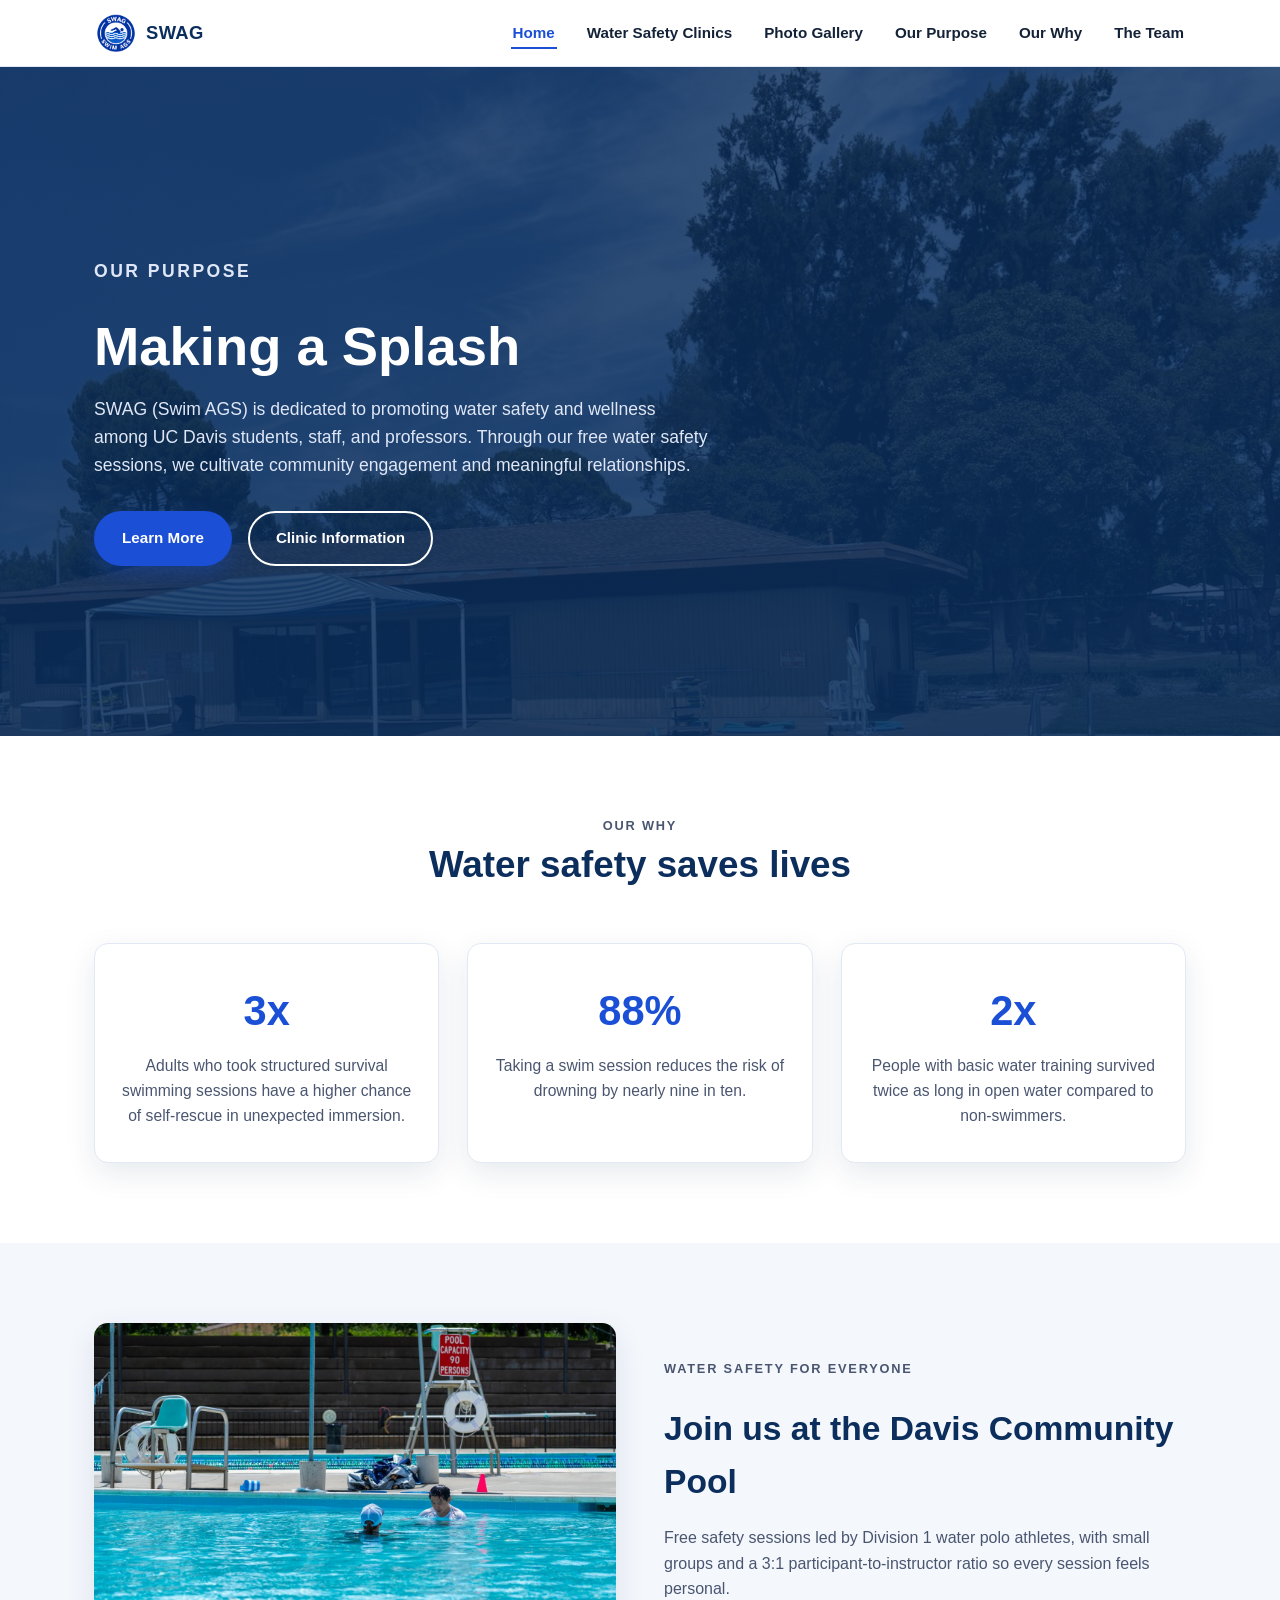
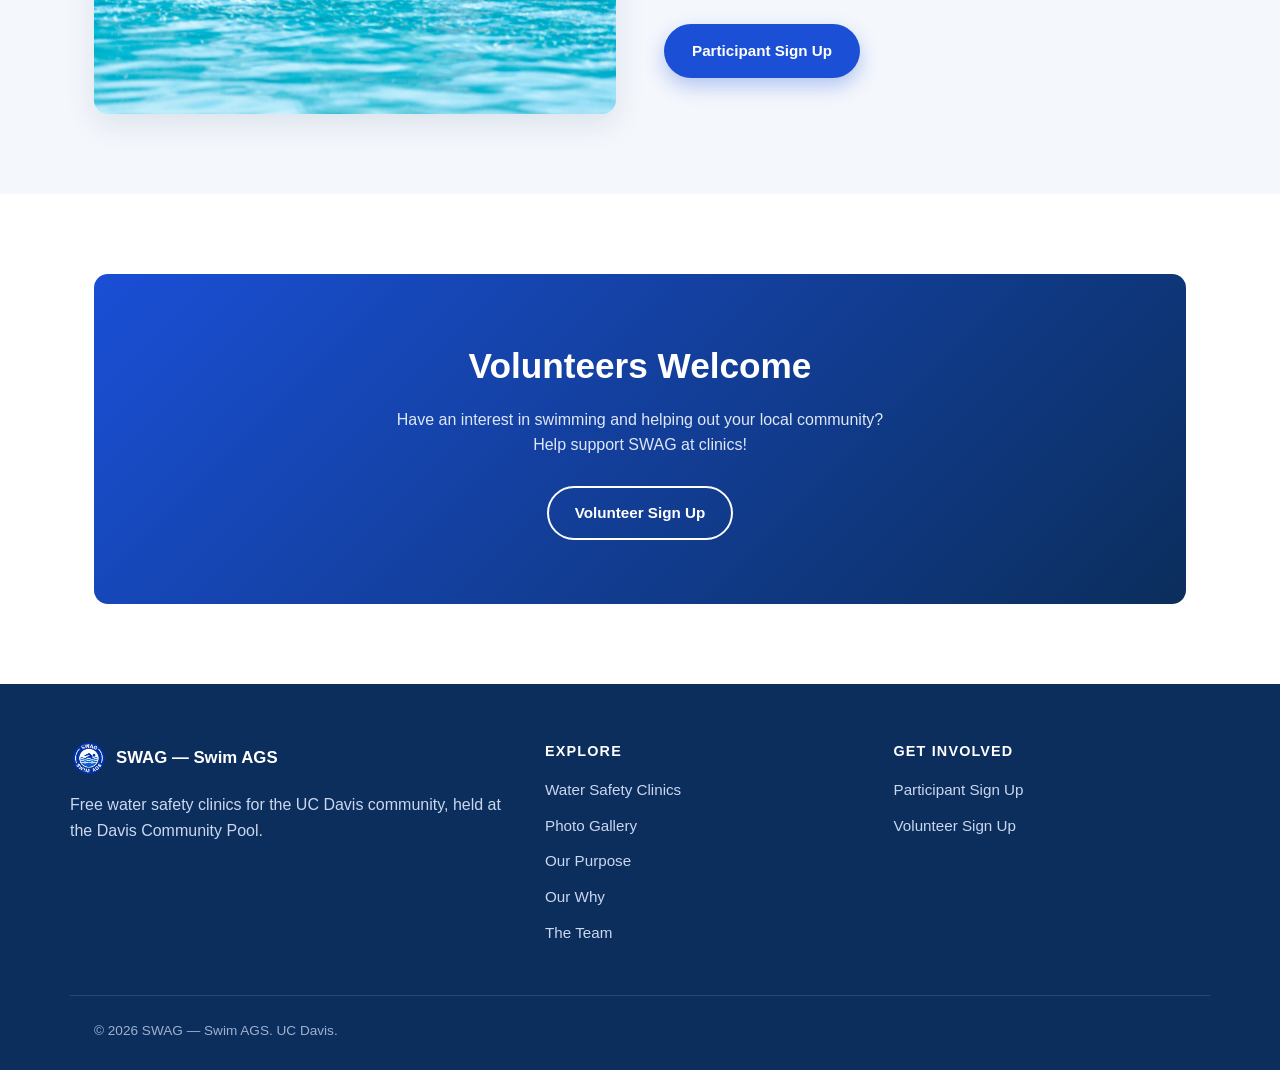
==== index.html @ 3c69aae4 "Initial site build: SWAG water safety clinic pages Static rebuild of the swagswimags.wixsite.com con" ====
<!DOCTYPE html>
<html lang="en">
<head>
<meta charset="UTF-8">
<meta name="viewport" content="width=device-width, initial-scale=1.0">
<title>SWAG | Swim AGS &mdash; UC Davis Water Safety</title>
<meta name="description" content="SWAG (Swim AGS) offers free water safety clinics for UC Davis students, staff, and professors at the Davis Community Pool, led by Division 1 water polo athletes.">
<link rel="icon" href="images/logo.png">
<link rel="stylesheet" href="styles.css">
</head>
<body>

<header class="site-header">
  <div class="nav-wrap">
    <a class="brand" href="index.html">
      <img src="images/logo.png" alt="SWAG logo">
      SWAG
    </a>
    <button class="nav-toggle" aria-label="Toggle menu">
      <span></span><span></span><span></span>
    </button>
    <ul class="nav-links">
      <li><a href="index.html" class="active">Home</a></li>
      <li><a href="water-safety-clinics.html">Water Safety Clinics</a></li>
      <li><a href="photo-gallery.html">Photo Gallery</a></li>
      <li><a href="our-purpose.html">Our Purpose</a></li>
      <li><a href="our-why.html">Our Why</a></li>
      <li><a href="the-team.html">The Team</a></li>
    </ul>
  </div>
</header>

<section class="hero">
  <div class="hero-media"><img src="images/hero.jpg" alt="SWAG instructors with participants at the Davis Community Pool"></div>
  <div class="hero-inner">
    <p class="eyebrow">Our Purpose</p>
    <h1>Making a Splash</h1>
    <p>SWAG (Swim AGS) is dedicated to promoting water safety and wellness among UC Davis students, staff, and professors. Through our free water safety sessions, we cultivate community engagement and meaningful relationships.</p>
    <div class="btn-row">
      <a class="btn btn-primary" href="our-purpose.html">Learn More</a>
      <a class="btn btn-outline" href="water-safety-clinics.html">Clinic Information</a>
    </div>
  </div>
</section>

<section>
  <div class="container">
    <div class="section-head">
      <p class="eyebrow">Our Why</p>
      <h2>Water safety saves lives</h2>
    </div>
    <div class="stats-grid">
      <div class="stat-card">
        <span class="stat-num">3x</span>
        <p>Adults who took structured survival swimming sessions have a higher chance of self-rescue in unexpected immersion.</p>
      </div>
      <div class="stat-card">
        <span class="stat-num">88%</span>
        <p>Taking a swim session reduces the risk of drowning by nearly nine in ten.</p>
      </div>
      <div class="stat-card">
        <span class="stat-num">2x</span>
        <p>People with basic water training survived twice as long in open water compared to non-swimmers.</p>
      </div>
    </div>
  </div>
</section>

<section class="section-soft">
  <div class="container">
    <div class="split">
      <img src="images/home-instruction.jpg" alt="A SWAG instructor working one-on-one with a participant in the pool">
      <div>
        <p class="eyebrow">Water Safety for Everyone</p>
        <h2>Join us at the Davis Community Pool</h2>
        <p>Free safety sessions led by Division 1 water polo athletes, with small groups and a 3:1 participant-to-instructor ratio so every session feels personal.</p>
        <a class="btn btn-primary" href="https://forms.gle/5JZZHzAvWUWawD1s6" target="_blank" rel="noopener">Participant Sign Up</a>
      </div>
    </div>
  </div>
</section>

<section>
  <div class="container">
    <div class="cta-band">
      <h2>Volunteers Welcome</h2>
      <p>Have an interest in swimming and helping out your local community? Help support SWAG at clinics!</p>
      <div class="btn-row">
        <a class="btn btn-outline" href="https://forms.gle/j1ZQgwT3dPPv3zo89" target="_blank" rel="noopener">Volunteer Sign Up</a>
      </div>
    </div>
  </div>
</section>

<footer class="site-footer">
  <div class="footer-inner">
    <div>
      <div class="footer-brand">
        <img src="images/logo.png" alt="SWAG logo">
        <span>SWAG &mdash; Swim AGS</span>
      </div>
      <p>Free water safety clinics for the UC Davis community, held at the Davis Community Pool.</p>
    </div>
    <div>
      <h4>Explore</h4>
      <ul>
        <li><a href="water-safety-clinics.html">Water Safety Clinics</a></li>
        <li><a href="photo-gallery.html">Photo Gallery</a></li>
        <li><a href="our-purpose.html">Our Purpose</a></li>
        <li><a href="our-why.html">Our Why</a></li>
        <li><a href="the-team.html">The Team</a></li>
      </ul>
    </div>
    <div>
      <h4>Get Involved</h4>
      <ul>
        <li><a href="https://forms.gle/5JZZHzAvWUWawD1s6" target="_blank" rel="noopener">Participant Sign Up</a></li>
        <li><a href="https://forms.gle/j1ZQgwT3dPPv3zo89" target="_blank" rel="noopener">Volunteer Sign Up</a></li>
      </ul>
    </div>
  </div>
  <div class="footer-bottom container">&copy; <span id="year"></span> SWAG &mdash; Swim AGS. UC Davis.</div>
</footer>

<script src="script.js"></script>
<script>document.getElementById('year').textContent = new Date().getFullYear();</script>
</body>
</html>
---- styles.css ----
:root {
  --navy: #0b2e5c;
  --blue: #1a4fd6;
  --blue-dark: #123a9e;
  --aqua: #2bb3c0;
  --ink: #142238;
  --ink-soft: #4a5670;
  --bg: #ffffff;
  --bg-soft: #f4f7fc;
  --bg-navy: #0b2e5c;
  --border: #e2e8f4;
  --radius: 14px;
  --shadow: 0 10px 30px rgba(11, 46, 92, 0.10);
  --max: 1140px;
}

* { box-sizing: border-box; }
html { scroll-behavior: smooth; }

body {
  margin: 0;
  font-family: "Segoe UI", -apple-system, BlinkMacSystemFont, Roboto, Helvetica, Arial, sans-serif;
  color: var(--ink);
  background: var(--bg);
  line-height: 1.6;
}

img { max-width: 100%; display: block; }

a { color: inherit; }

.container {
  max-width: var(--max);
  margin: 0 auto;
  padding: 0 24px;
}

/* ---------- Header ---------- */
.site-header {
  position: sticky;
  top: 0;
  z-index: 100;
  background: rgba(255, 255, 255, 0.96);
  backdrop-filter: blur(6px);
  border-bottom: 1px solid var(--border);
}

.nav-wrap {
  display: flex;
  align-items: center;
  justify-content: space-between;
  padding: 12px 24px;
  max-width: var(--max);
  margin: 0 auto;
}

.brand {
  display: flex;
  align-items: center;
  gap: 10px;
  text-decoration: none;
  font-weight: 800;
  color: var(--navy);
  font-size: 1.15rem;
  letter-spacing: 0.02em;
}

.brand img { width: 42px; height: 42px; }

.nav-links {
  display: flex;
  align-items: center;
  gap: 28px;
  list-style: none;
  margin: 0;
  padding: 0;
}

.nav-links a {
  text-decoration: none;
  color: var(--ink);
  font-weight: 600;
  font-size: 0.95rem;
  padding: 6px 2px;
  border-bottom: 2px solid transparent;
  transition: color 0.15s, border-color 0.15s;
}

.nav-links a:hover,
.nav-links a.active {
  color: var(--blue);
  border-color: var(--blue);
}

.nav-toggle {
  display: none;
  background: none;
  border: none;
  cursor: pointer;
  padding: 6px;
}
.nav-toggle span {
  display: block;
  width: 24px;
  height: 2px;
  background: var(--navy);
  margin: 5px 0;
  transition: transform 0.2s, opacity 0.2s;
}

@media (max-width: 820px) {
  .nav-toggle { display: block; }
  .nav-links {
    position: absolute;
    top: 100%;
    left: 0;
    right: 0;
    background: #fff;
    flex-direction: column;
    align-items: flex-start;
    gap: 0;
    border-bottom: 1px solid var(--border);
    box-shadow: var(--shadow);
    max-height: 0;
    overflow: hidden;
    transition: max-height 0.25s ease;
  }
  .nav-links.open { max-height: 420px; }
  .nav-links li { width: 100%; }
  .nav-links a {
    display: block;
    padding: 14px 24px;
    border-bottom: 1px solid var(--border);
    border-left: 3px solid transparent;
  }
  .nav-links a.active, .nav-links a:hover {
    border-left-color: var(--blue);
    border-bottom-color: var(--border);
    background: var(--bg-soft);
  }
}

/* ---------- Buttons ---------- */
.btn {
  display: inline-flex;
  align-items: center;
  gap: 8px;
  padding: 13px 26px;
  border-radius: 999px;
  font-weight: 700;
  font-size: 0.95rem;
  text-decoration: none;
  border: 2px solid transparent;
  cursor: pointer;
  transition: transform 0.15s, box-shadow 0.15s, background 0.15s, color 0.15s;
}
.btn:hover { transform: translateY(-2px); }

.btn-primary {
  background: var(--blue);
  color: #fff;
  box-shadow: 0 8px 20px rgba(26, 79, 214, 0.30);
}
.btn-primary:hover { background: var(--blue-dark); }

.btn-outline {
  background: transparent;
  border-color: #fff;
  color: #fff;
}
.btn-outline:hover { background: rgba(255,255,255,0.12); }

.btn-navy {
  background: var(--navy);
  color: #fff;
}
.btn-navy:hover { background: var(--blue-dark); }

.btn-row {
  display: flex;
  flex-wrap: wrap;
  gap: 16px;
}

/* ---------- Hero ---------- */
.hero {
  position: relative;
  color: #fff;
  overflow: hidden;
}
.hero-media {
  position: absolute;
  inset: 0;
  z-index: 0;
}
.hero-media img {
  width: 100%;
  height: 100%;
  object-fit: cover;
  object-position: center 30%;
}
.hero-media::after {
  content: "";
  position: absolute;
  inset: 0;
  background: linear-gradient(180deg, rgba(11,46,92,0.78) 0%, rgba(11,46,92,0.88) 100%);
}
.hero-inner {
  position: relative;
  z-index: 1;
  max-width: var(--max);
  margin: 0 auto;
  padding: 110px 24px 90px;
}
.eyebrow {
  text-transform: uppercase;
  letter-spacing: 0.14em;
  font-weight: 700;
  font-size: 0.8rem;
  color: var(--aqua);
  margin: 0 0 14px;
}
.hero h1 {
  font-size: clamp(2.2rem, 5vw, 3.4rem);
  margin: 0 0 18px;
  font-weight: 800;
  line-height: 1.1;
}
.hero p {
  font-size: 1.1rem;
  max-width: 620px;
  color: #dfe7f7;
  margin: 0 0 32px;
}

/* Simple page header (non-home hero) */
.page-hero {
  background: linear-gradient(135deg, var(--navy), var(--blue));
  color: #fff;
  padding: 80px 24px 60px;
  text-align: center;
}
.page-hero .eyebrow { color: var(--aqua); text-align: center; }
.page-hero h1 { margin: 0 0 12px; font-size: clamp(2rem, 4vw, 2.8rem); font-weight: 800; }
.page-hero p { max-width: 640px; margin: 0 auto; color: #dfe7f7; font-size: 1.05rem; }

/* ---------- Sections ---------- */
section { padding: 80px 0; }
.section-soft { background: var(--bg-soft); }
.section-navy { background: var(--navy); color: #fff; }

.section-head { text-align: center; max-width: 680px; margin: 0 auto 48px; }
.section-head .eyebrow { text-align: center; }
.section-head h2 { font-size: clamp(1.7rem, 3vw, 2.3rem); margin: 0 0 14px; font-weight: 800; color: var(--navy); }
.section-navy .section-head h2 { color: #fff; }
.section-head p { color: var(--ink-soft); margin: 0; }

/* Stats */
.stats-grid {
  display: grid;
  grid-template-columns: repeat(auto-fit, minmax(220px, 1fr));
  gap: 28px;
}
.stat-card {
  background: #fff;
  border: 1px solid var(--border);
  border-radius: var(--radius);
  padding: 34px 26px;
  text-align: center;
  box-shadow: var(--shadow);
}
.stat-num {
  font-size: 2.6rem;
  font-weight: 800;
  color: var(--blue);
  display: block;
  margin-bottom: 8px;
}
.stat-card p { margin: 0; color: var(--ink-soft); font-size: 0.98rem; }

/* Purpose cards */
.cards-grid {
  display: grid;
  grid-template-columns: repeat(auto-fit, minmax(230px, 1fr));
  gap: 24px;
}
.card {
  background: #fff;
  border: 1px solid var(--border);
  border-radius: var(--radius);
  padding: 30px 24px;
  box-shadow: var(--shadow);
}
.card .eyebrow { margin-bottom: 10px; }
.card h3 { margin: 0 0 10px; color: var(--navy); font-size: 1.2rem; }
.card p { margin: 0; color: var(--ink-soft); }

/* Two-column feature */
.split {
  display: grid;
  grid-template-columns: 1fr 1fr;
  gap: 48px;
  align-items: center;
}
.split img { border-radius: var(--radius); box-shadow: var(--shadow); width: 100%; height: 100%; object-fit: cover; }
.split h2 { color: var(--navy); font-size: clamp(1.6rem, 3vw, 2.1rem); margin: 0 0 16px; font-weight: 800; }
.split p { color: var(--ink-soft); margin: 0 0 22px; }
@media (max-width: 780px) {
  .split { grid-template-columns: 1fr; }
}

/* CTA banner */
.cta-band {
  background: linear-gradient(135deg, var(--blue), var(--navy));
  color: #fff;
  text-align: center;
  padding: 64px 24px;
  border-radius: var(--radius);
}
.cta-band h2 { margin: 0 0 12px; font-size: clamp(1.6rem, 3vw, 2.2rem); font-weight: 800; }
.cta-band p { color: #dfe7f7; max-width: 520px; margin: 0 auto 28px; }
.cta-band .btn-row { justify-content: center; }

/* Long-form body copy */
.prose { max-width: 760px; margin: 0 auto; }
.prose p { color: var(--ink-soft); font-size: 1.05rem; margin: 0 0 20px; }
.callout {
  background: #eaf1ff;
  border-left: 4px solid var(--blue);
  border-radius: 10px;
  padding: 18px 22px;
  color: var(--navy);
  font-weight: 600;
  margin: 0 0 32px;
}

/* Team */
.team-grid {
  display: grid;
  grid-template-columns: repeat(auto-fit, minmax(280px, 1fr));
  gap: 32px;
}
.team-card {
  background: #fff;
  border: 1px solid var(--border);
  border-radius: var(--radius);
  overflow: hidden;
  box-shadow: var(--shadow);
}
.team-card img { width: 100%; aspect-ratio: 4 / 5; object-fit: cover; }
.team-card-body { padding: 24px; }
.team-card-body h3 { margin: 0 0 4px; color: var(--navy); }
.team-card-body .role { color: var(--aqua); font-weight: 700; font-size: 0.85rem; text-transform: uppercase; letter-spacing: 0.06em; margin-bottom: 12px; display: block; }
.team-card-body p { color: var(--ink-soft); margin: 0; font-style: italic; }

/* Gallery */
.gallery-grid {
  columns: 4 260px;
  column-gap: 16px;
}
.gallery-grid figure {
  margin: 0 0 16px;
  break-inside: avoid;
  border-radius: var(--radius);
  overflow: hidden;
  box-shadow: var(--shadow);
  cursor: zoom-in;
}
.gallery-grid img {
  width: 100%;
  display: block;
  transition: transform 0.3s ease;
}
.gallery-grid figure:hover img { transform: scale(1.04); }

.lightbox {
  position: fixed;
  inset: 0;
  background: rgba(11, 20, 38, 0.92);
  display: none;
  align-items: center;
  justify-content: center;
  z-index: 200;
  padding: 40px 20px;
}
.lightbox.open { display: flex; }
.lightbox img { max-width: 100%; max-height: 88vh; border-radius: 10px; }
.lightbox-close {
  position: absolute;
  top: 24px;
  right: 30px;
  color: #fff;
  font-size: 2rem;
  background: none;
  border: none;
  cursor: pointer;
  line-height: 1;
}

/* Footer */
.site-footer {
  background: var(--navy);
  color: #cbd7ef;
  padding: 56px 24px 28px;
}
.footer-inner {
  max-width: var(--max);
  margin: 0 auto;
  display: grid;
  grid-template-columns: 1.4fr 1fr 1fr;
  gap: 32px;
}
.footer-brand { display: flex; align-items: center; gap: 10px; margin-bottom: 12px; }
.footer-brand img { width: 36px; height: 36px; }
.footer-brand span { color: #fff; font-weight: 800; font-size: 1.05rem; }
.site-footer h4 { color: #fff; font-size: 0.9rem; text-transform: uppercase; letter-spacing: 0.08em; margin: 0 0 14px; }
.site-footer ul { list-style: none; margin: 0; padding: 0; }
.site-footer li { margin-bottom: 10px; }
.site-footer a { color: #cbd7ef; text-decoration: none; font-size: 0.95rem; }
.site-footer a:hover { color: #fff; }
.footer-bottom {
  max-width: var(--max);
  margin: 40px auto 0;
  padding-top: 24px;
  border-top: 1px solid rgba(255,255,255,0.12);
  font-size: 0.85rem;
  color: #9fb0d1;
}
@media (max-width: 700px) {
  .footer-inner { grid-template-columns: 1fr; }
}
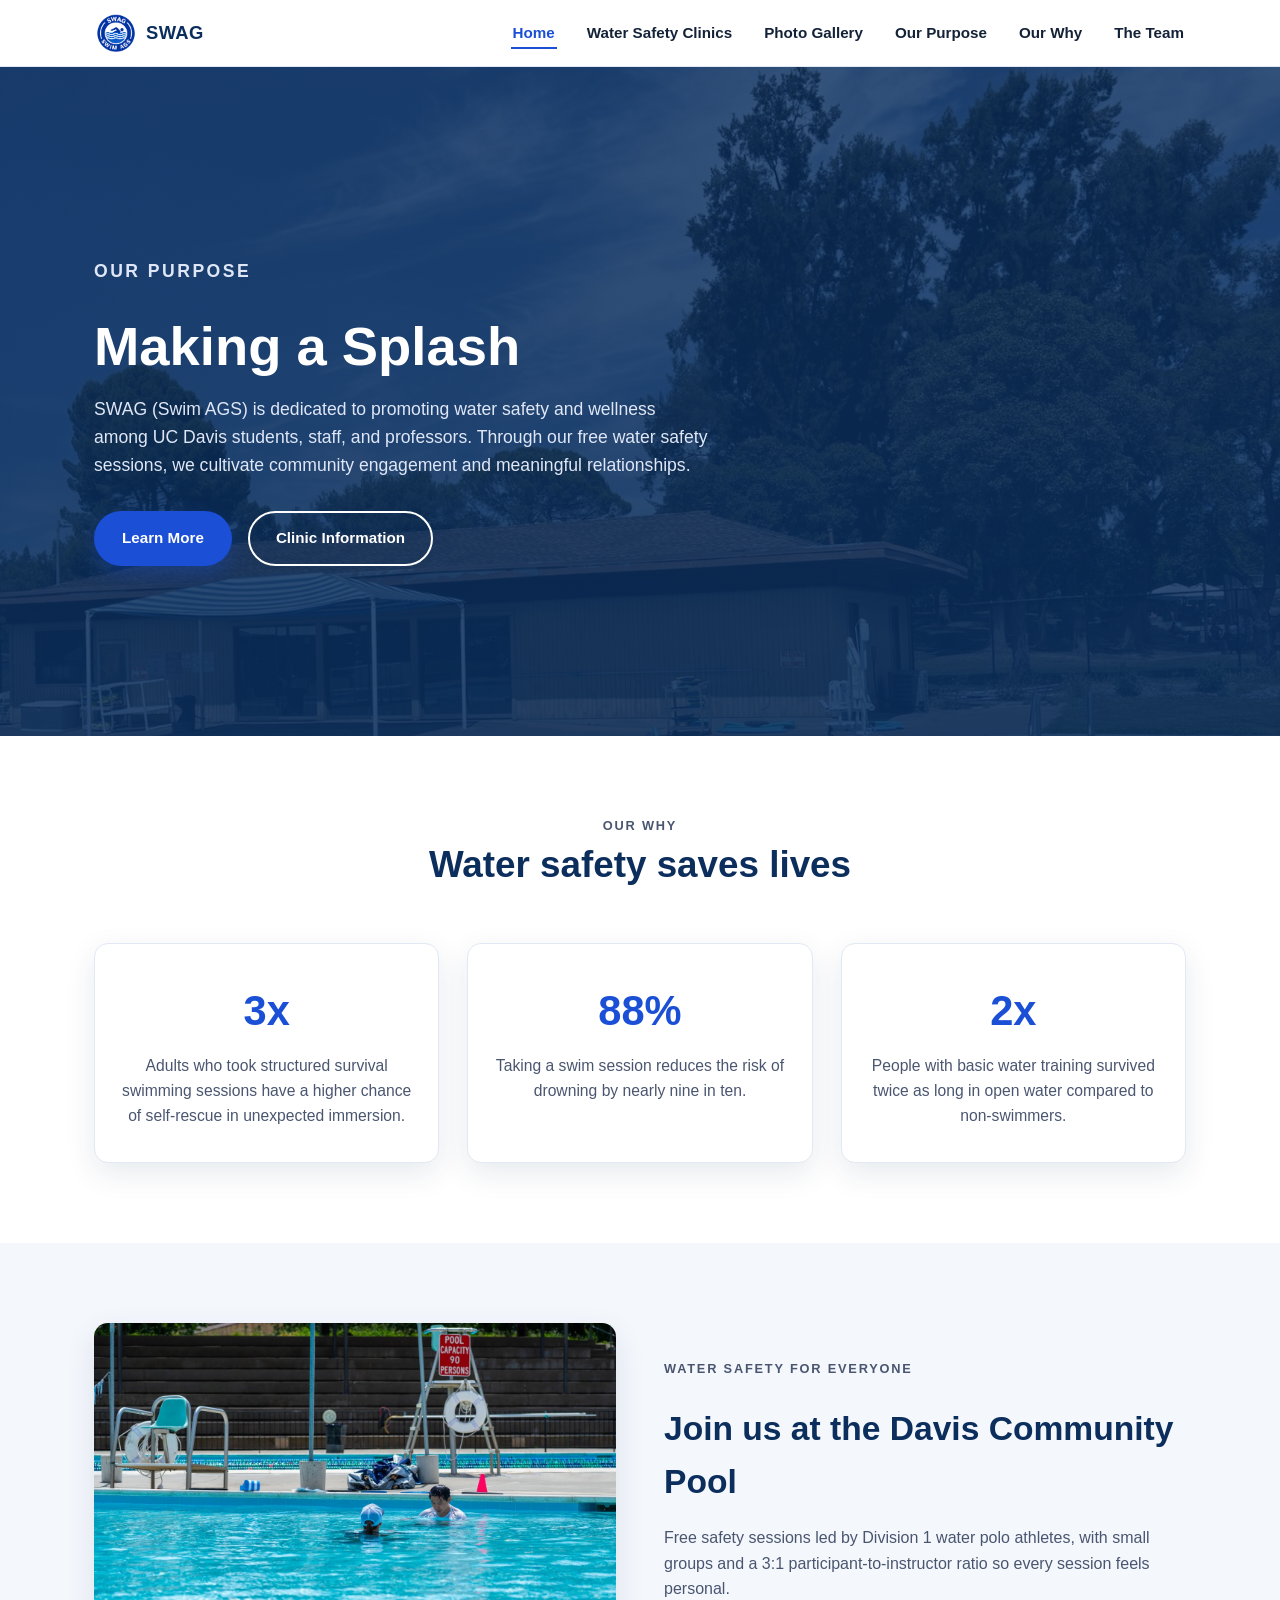
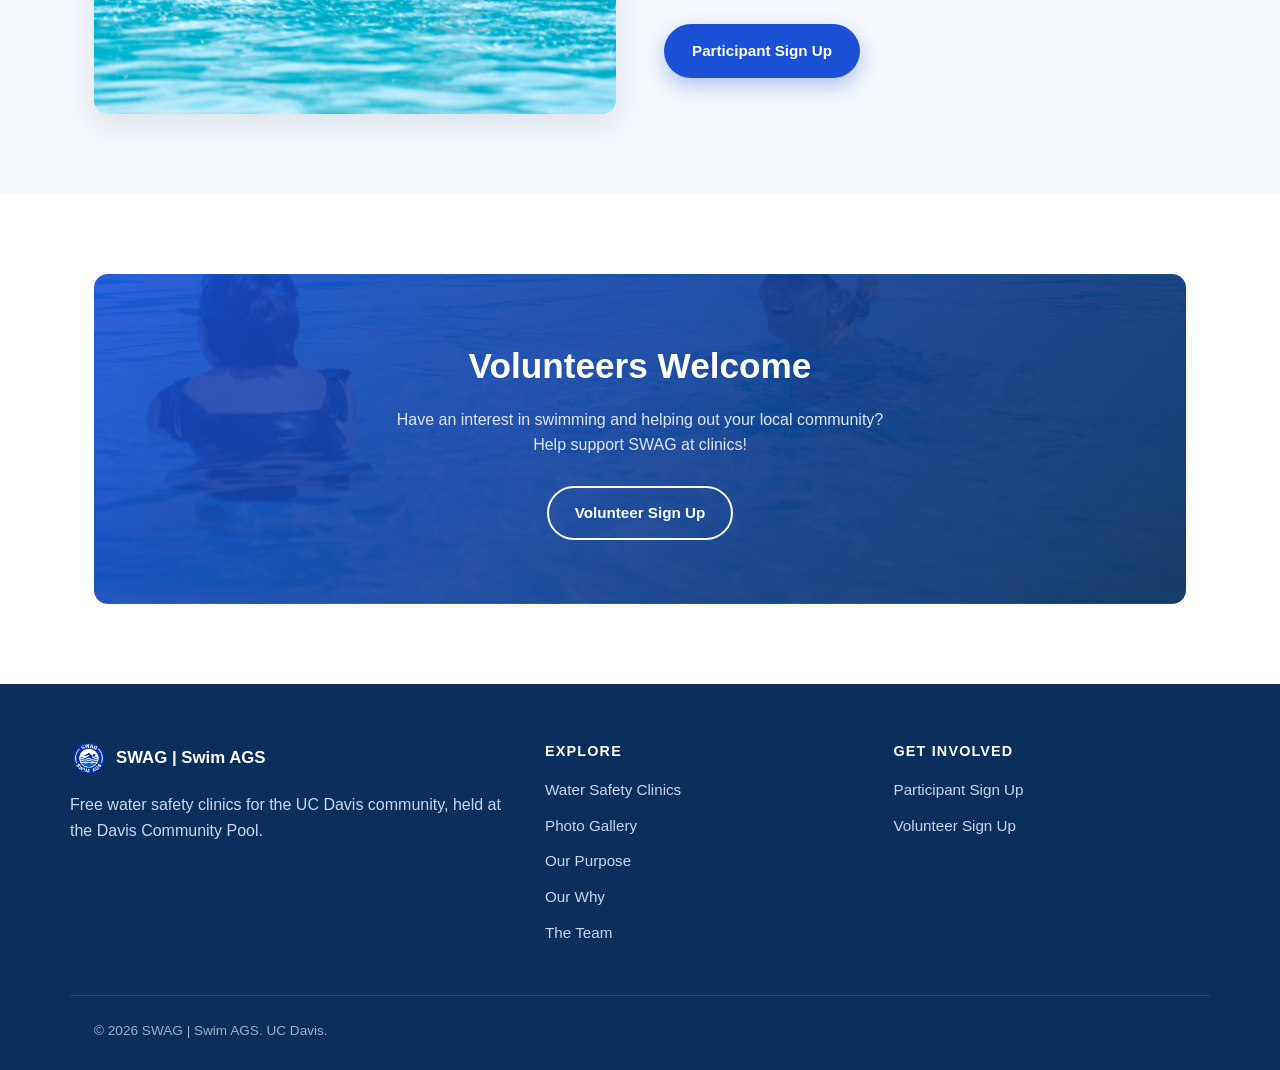
==== commit 123e4c89: "Expand photo gallery, add photos to every page, drop em dashes Gallery now includes all 66 available" ====
--- a/index.html
+++ b/index.html
@@ -3,7 +3,7 @@
 <head>
 <meta charset="UTF-8">
 <meta name="viewport" content="width=device-width, initial-scale=1.0">
-<title>SWAG | Swim AGS &mdash; UC Davis Water Safety</title>
+<title>SWAG | Swim AGS | UC Davis Water Safety</title>
 <meta name="description" content="SWAG (Swim AGS) offers free water safety clinics for UC Davis students, staff, and professors at the Davis Community Pool, led by Division 1 water polo athletes.">
 <link rel="icon" href="images/logo.png">
 <link rel="stylesheet" href="styles.css">
@@ -82,7 +82,7 @@
 
 <section>
   <div class="container">
-    <div class="cta-band">
+    <div class="cta-band" style="background-image: linear-gradient(135deg, rgba(26,79,214,0.88), rgba(11,46,92,0.92)), url('images/volunteers-bg.jpg'); background-size: cover; background-position: center;">
       <h2>Volunteers Welcome</h2>
       <p>Have an interest in swimming and helping out your local community? Help support SWAG at clinics!</p>
       <div class="btn-row">
@@ -97,7 +97,7 @@
     <div>
       <div class="footer-brand">
         <img src="images/logo.png" alt="SWAG logo">
-        <span>SWAG &mdash; Swim AGS</span>
+        <span>SWAG | Swim AGS</span>
       </div>
       <p>Free water safety clinics for the UC Davis community, held at the Davis Community Pool.</p>
     </div>
@@ -119,7 +119,7 @@
       </ul>
     </div>
   </div>
-  <div class="footer-bottom container">&copy; <span id="year"></span> SWAG &mdash; Swim AGS. UC Davis.</div>
+  <div class="footer-bottom container">&copy; <span id="year"></span> SWAG | Swim AGS. UC Davis.</div>
 </footer>
 
 <script src="script.js"></script>
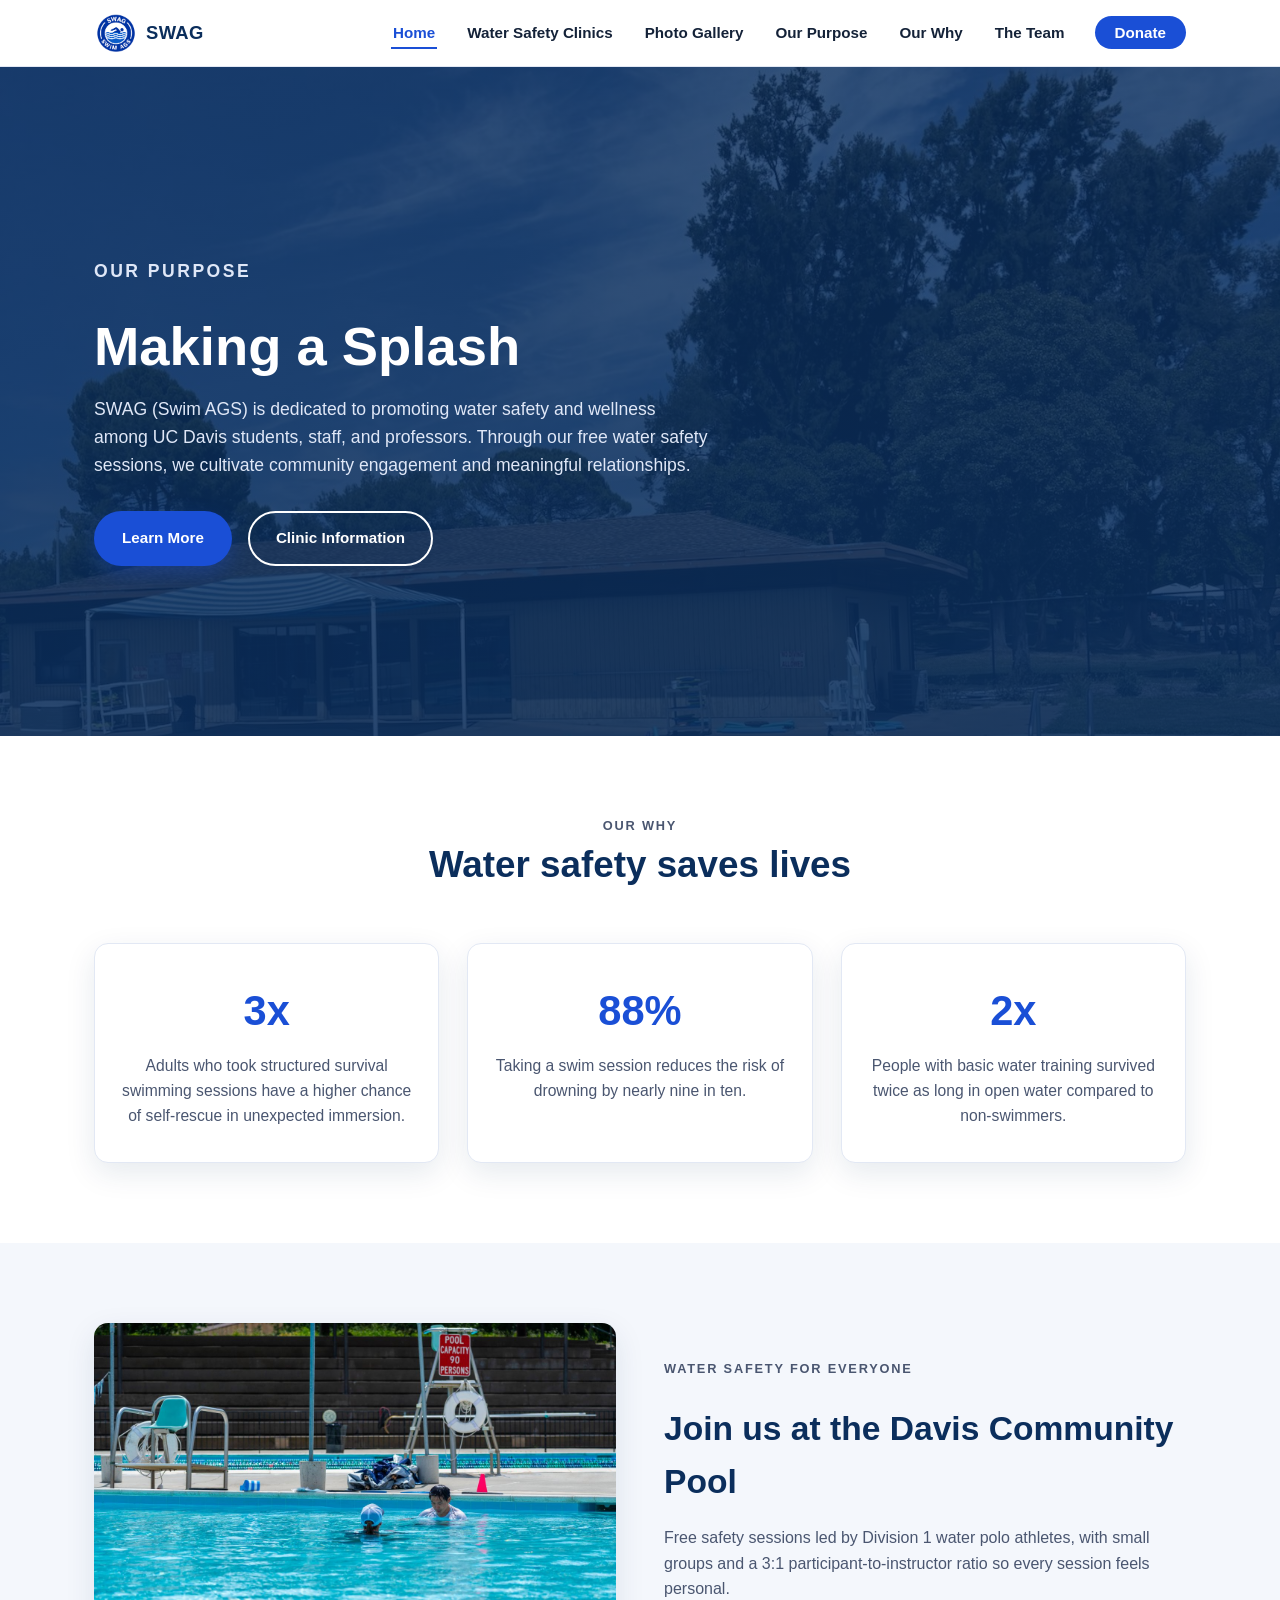
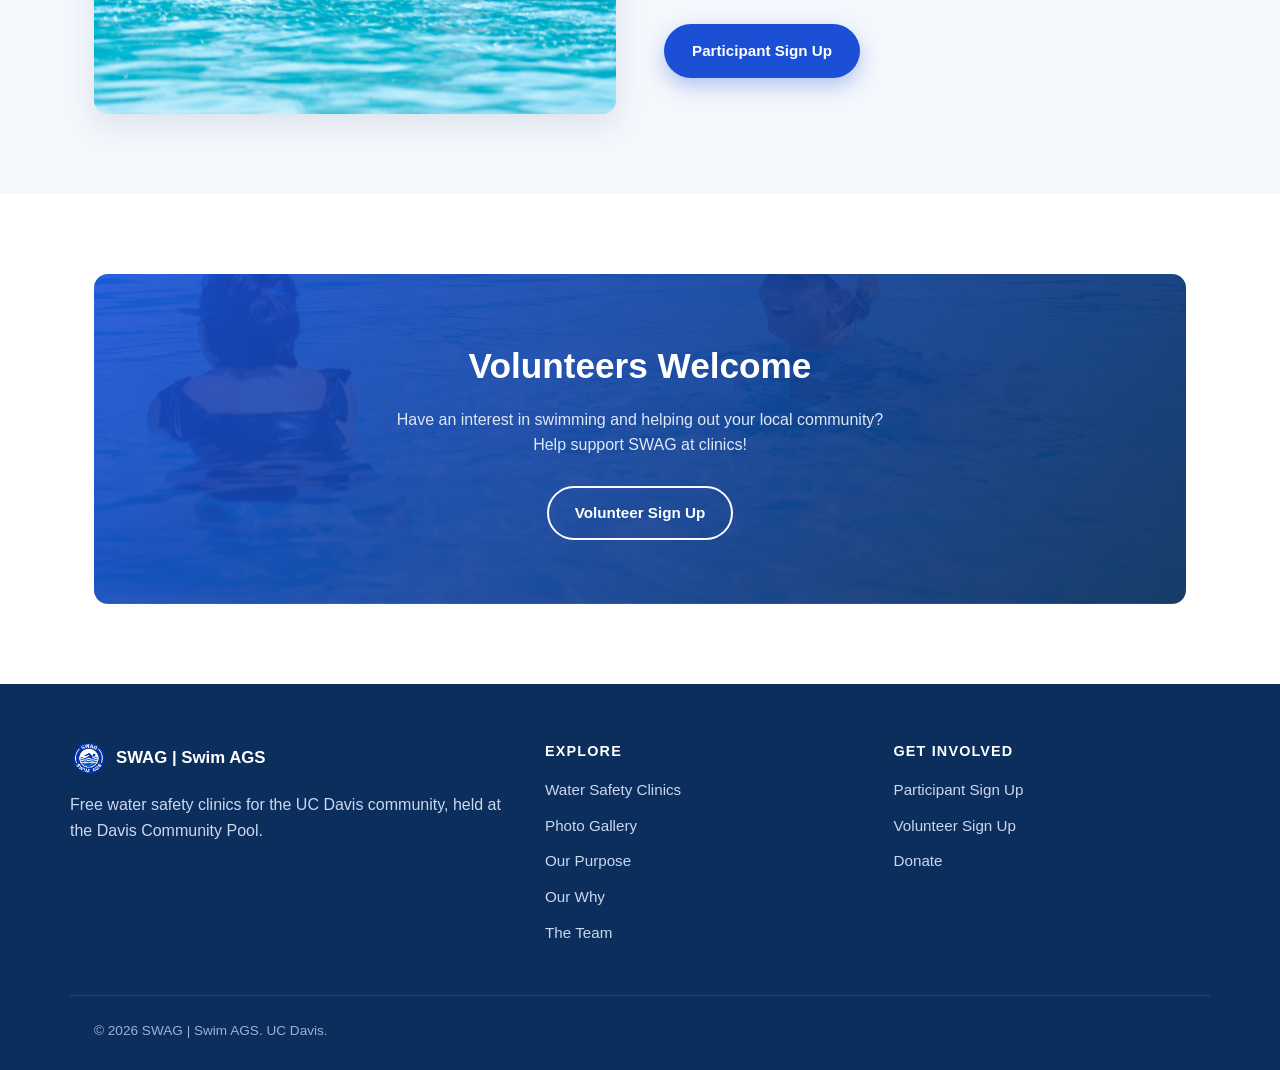
==== commit e11c8d6a: "Add Donate button and page with Omprakash embed Donate CTA added to the nav (styled as a filled pill" ====
--- a/index.html
+++ b/index.html
@@ -26,6 +26,7 @@
       <li><a href="our-purpose.html">Our Purpose</a></li>
       <li><a href="our-why.html">Our Why</a></li>
       <li><a href="the-team.html">The Team</a></li>
+      <li><a href="donate.html" class="donate-btn">Donate</a></li>
     </ul>
   </div>
 </header>
@@ -116,6 +117,7 @@
       <ul>
         <li><a href="https://forms.gle/5JZZHzAvWUWawD1s6" target="_blank" rel="noopener">Participant Sign Up</a></li>
         <li><a href="https://forms.gle/j1ZQgwT3dPPv3zo89" target="_blank" rel="noopener">Volunteer Sign Up</a></li>
+        <li><a href="donate.html">Donate</a></li>
       </ul>
     </div>
   </div>
--- a/styles.css
+++ b/styles.css
@@ -90,6 +90,19 @@
 .nav-links a.active {
   color: var(--blue);
   border-color: var(--blue);
+}
+
+.nav-links a.donate-btn {
+  background: var(--blue);
+  color: #fff;
+  padding: 8px 20px;
+  border-radius: 999px;
+  border-bottom: none;
+}
+.nav-links a.donate-btn:hover {
+  background: var(--blue-dark);
+  color: #fff;
+  border-color: transparent;
 }
 
 .nav-toggle {
@@ -138,6 +151,17 @@
     border-bottom-color: var(--border);
     background: var(--bg-soft);
   }
+  .nav-links a.donate-btn {
+    margin: 12px 24px;
+    width: calc(100% - 48px);
+    text-align: center;
+    border-radius: 999px;
+    border-left: none;
+    border-bottom: none;
+  }
+  .nav-links a.donate-btn:hover {
+    background: var(--blue-dark);
+  }
 }
 
 /* ---------- Buttons ---------- */
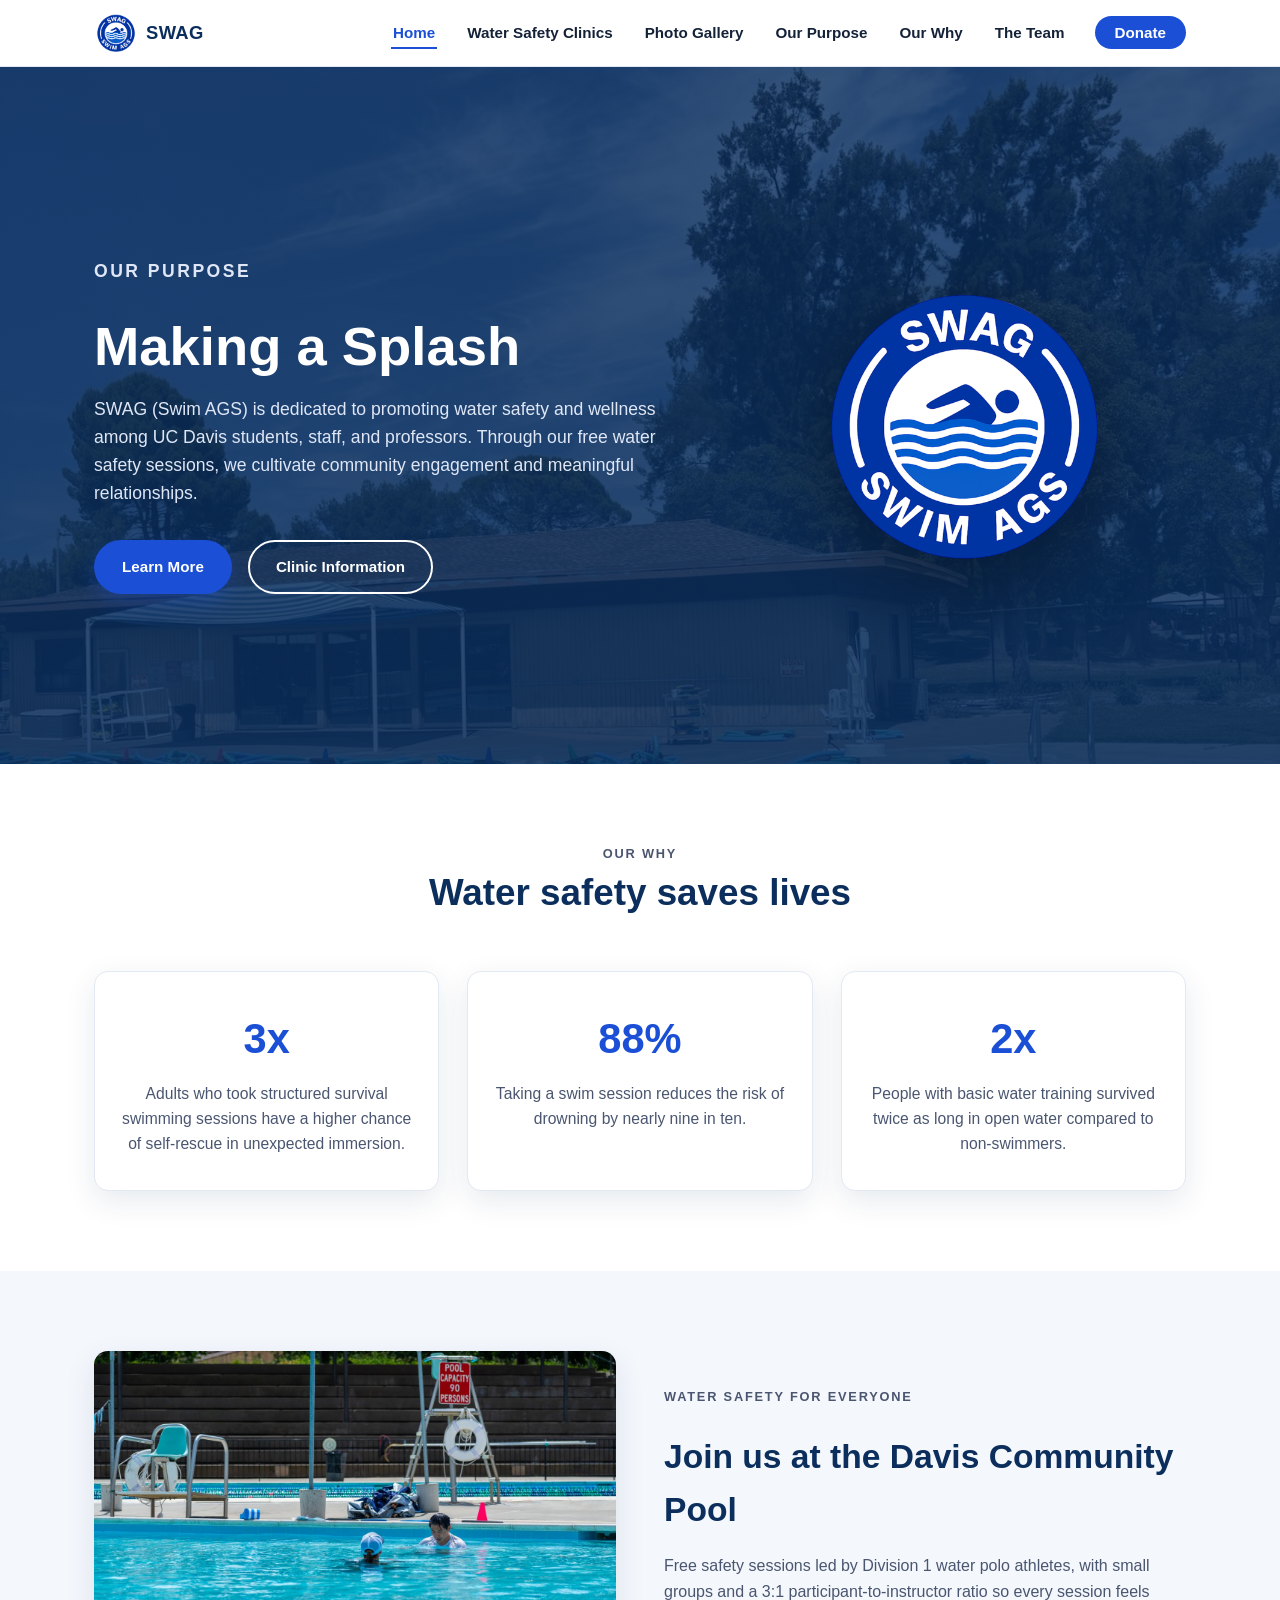
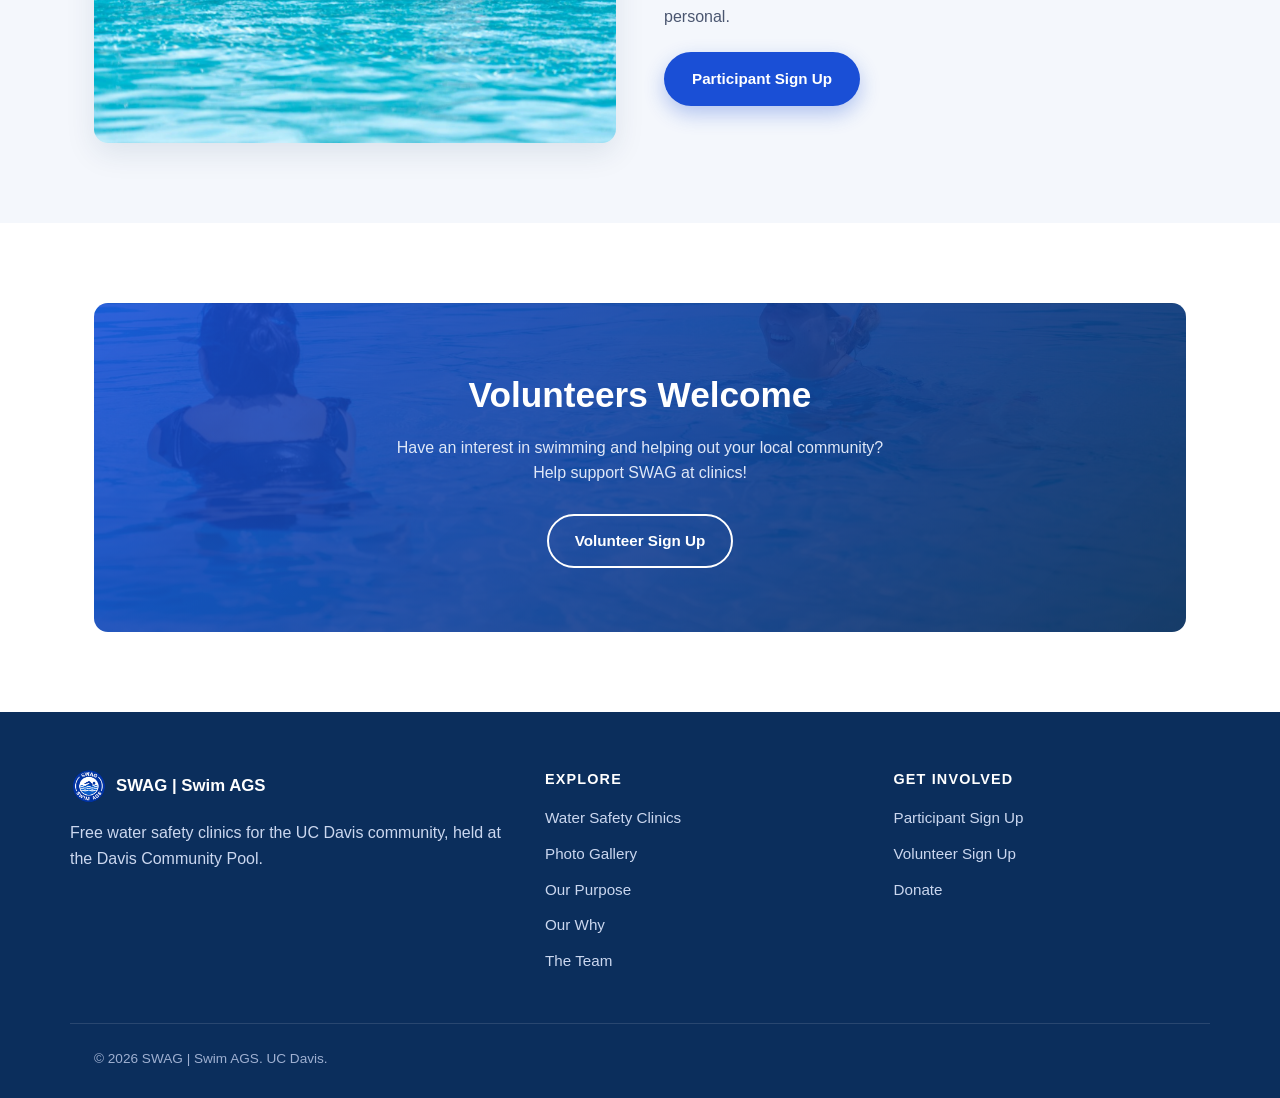
==== commit 02e40060: "Add SWAG logo to the right side of the home hero Co-Authored-By: Claude Sonnet 5 <noreply@anthropic." ====
--- a/index.html
+++ b/index.html
@@ -34,12 +34,19 @@
 <section class="hero">
   <div class="hero-media"><img src="images/hero.jpg" alt="SWAG instructors with participants at the Davis Community Pool"></div>
   <div class="hero-inner">
-    <p class="eyebrow">Our Purpose</p>
-    <h1>Making a Splash</h1>
-    <p>SWAG (Swim AGS) is dedicated to promoting water safety and wellness among UC Davis students, staff, and professors. Through our free water safety sessions, we cultivate community engagement and meaningful relationships.</p>
-    <div class="btn-row">
-      <a class="btn btn-primary" href="our-purpose.html">Learn More</a>
-      <a class="btn btn-outline" href="water-safety-clinics.html">Clinic Information</a>
+    <div class="hero-grid">
+      <div class="hero-text">
+        <p class="eyebrow">Our Purpose</p>
+        <h1>Making a Splash</h1>
+        <p>SWAG (Swim AGS) is dedicated to promoting water safety and wellness among UC Davis students, staff, and professors. Through our free water safety sessions, we cultivate community engagement and meaningful relationships.</p>
+        <div class="btn-row">
+          <a class="btn btn-primary" href="our-purpose.html">Learn More</a>
+          <a class="btn btn-outline" href="water-safety-clinics.html">Clinic Information</a>
+        </div>
+      </div>
+      <div class="hero-visual">
+        <img src="images/logo.png" alt="SWAG logo">
+      </div>
     </div>
   </div>
 </section>
--- a/styles.css
+++ b/styles.css
@@ -236,6 +236,25 @@
   margin: 0 auto;
   padding: 110px 24px 90px;
 }
+.hero-grid {
+  display: grid;
+  grid-template-columns: 1.3fr 1fr;
+  gap: 40px;
+  align-items: center;
+}
+.hero-visual {
+  display: flex;
+  justify-content: center;
+}
+.hero-visual img {
+  width: 100%;
+  max-width: 300px;
+  filter: drop-shadow(0 20px 40px rgba(0, 0, 0, 0.35));
+}
+@media (max-width: 900px) {
+  .hero-grid { grid-template-columns: 1fr; }
+  .hero-visual { display: none; }
+}
 .eyebrow {
   text-transform: uppercase;
   letter-spacing: 0.14em;
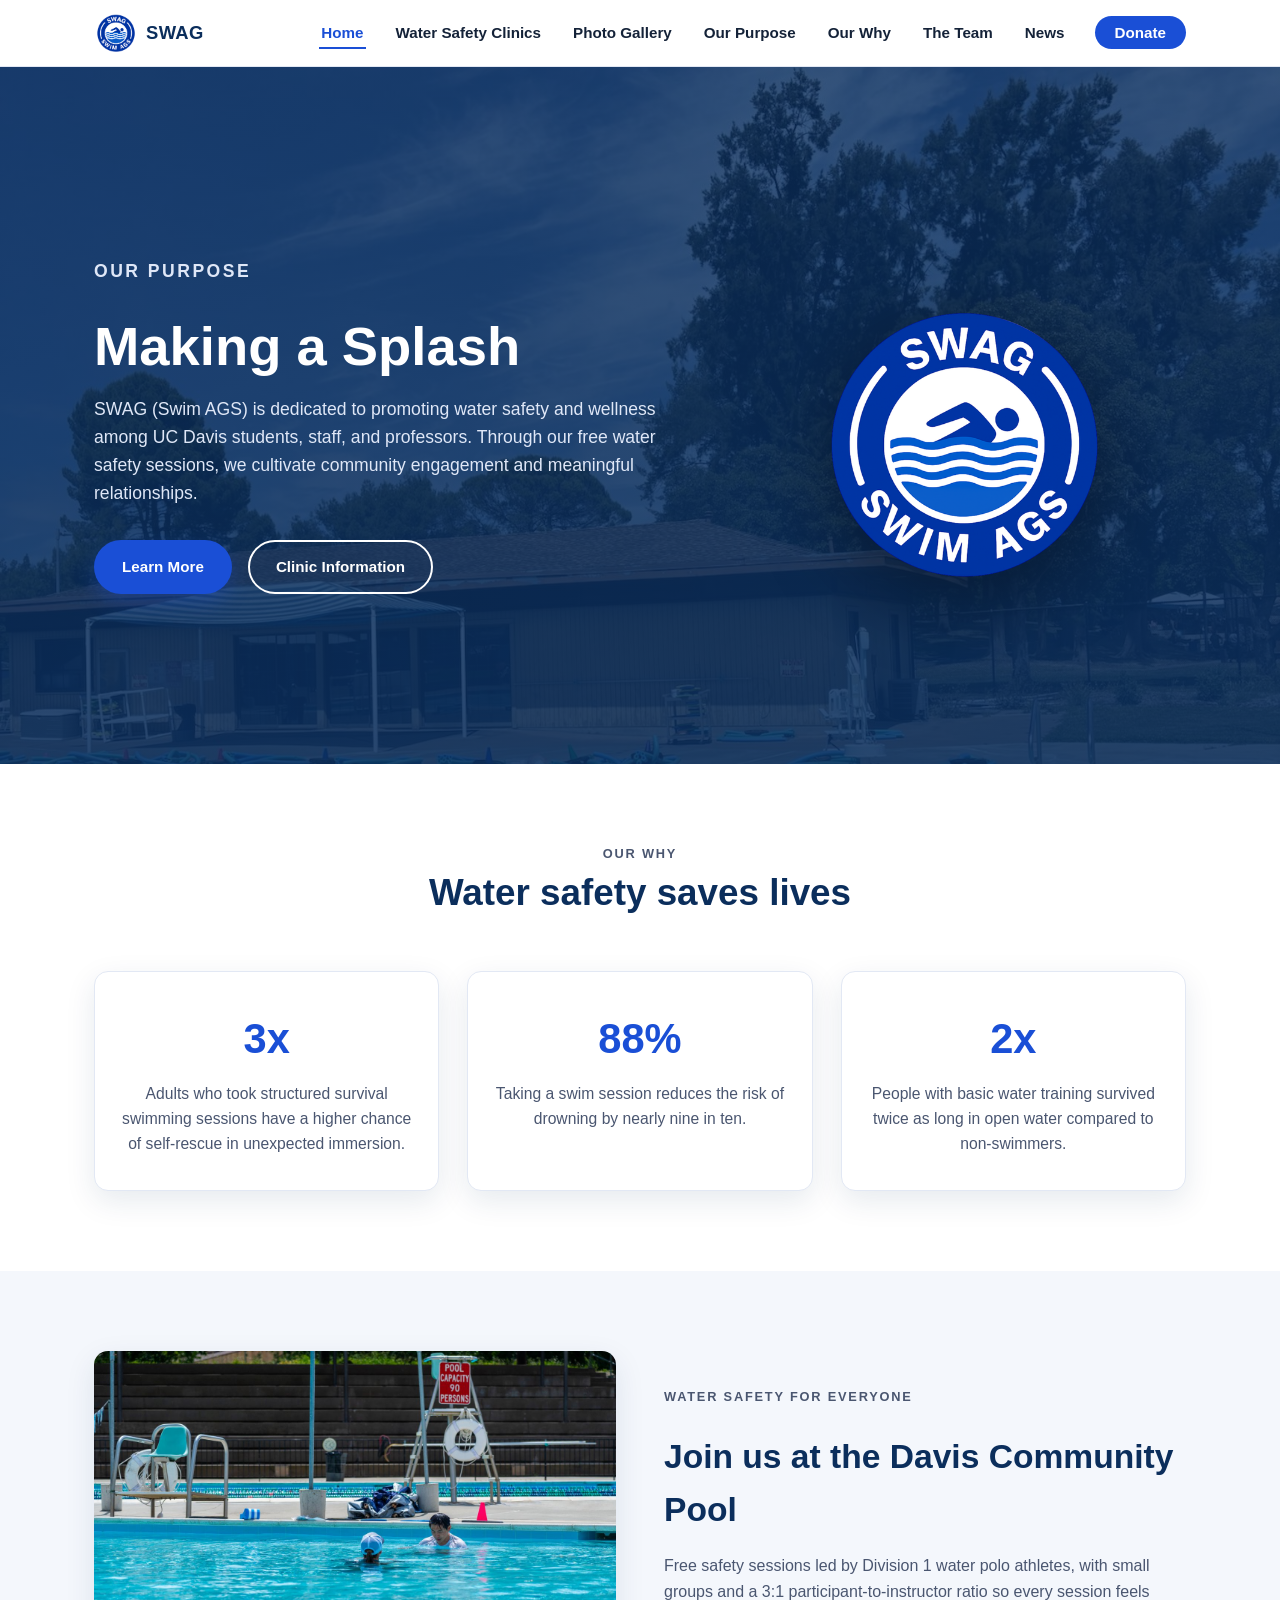
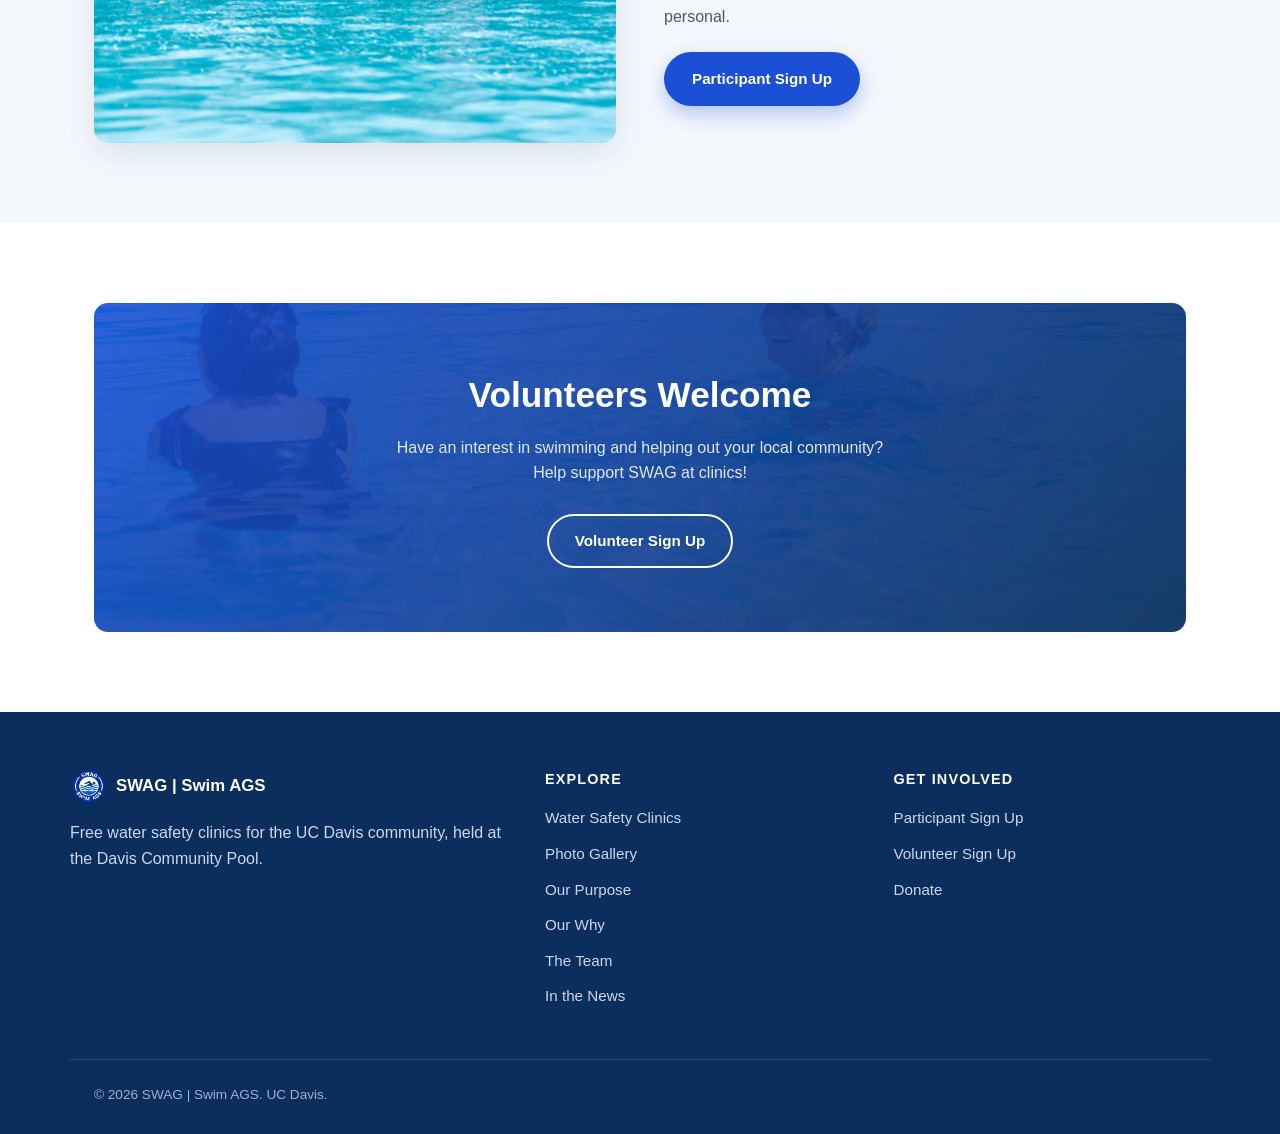
==== commit d8f4ea74: "Add In the News page and nav entry New news.html holds press/media coverage cards (photo, title, blu" ====
--- a/index.html
+++ b/index.html
@@ -26,6 +26,7 @@
       <li><a href="our-purpose.html">Our Purpose</a></li>
       <li><a href="our-why.html">Our Why</a></li>
       <li><a href="the-team.html">The Team</a></li>
+      <li><a href="news.html">News</a></li>
       <li><a href="donate.html" class="donate-btn">Donate</a></li>
     </ul>
   </div>
@@ -117,6 +118,7 @@
         <li><a href="our-purpose.html">Our Purpose</a></li>
         <li><a href="our-why.html">Our Why</a></li>
         <li><a href="the-team.html">The Team</a></li>
+        <li><a href="news.html">In the News</a></li>
       </ul>
     </div>
     <div>
--- a/styles.css
+++ b/styles.css
@@ -240,11 +240,12 @@
   display: grid;
   grid-template-columns: 1.3fr 1fr;
   gap: 40px;
-  align-items: center;
+  align-items: start;
 }
 .hero-visual {
   display: flex;
   justify-content: center;
+  margin-top: 36px;
 }
 .hero-visual img {
   width: 100%;
@@ -393,8 +394,66 @@
 .team-card img { width: 100%; aspect-ratio: 4 / 5; object-fit: cover; }
 .team-card-body { padding: 24px; }
 .team-card-body h3 { margin: 0 0 4px; color: var(--navy); }
-.team-card-body .role { color: var(--aqua); font-weight: 700; font-size: 0.85rem; text-transform: uppercase; letter-spacing: 0.06em; margin-bottom: 12px; display: block; }
-.team-card-body p { color: var(--ink-soft); margin: 0; font-style: italic; }
+.team-card-body .role { color: var(--aqua); font-weight: 700; font-size: 0.85rem; text-transform: uppercase; letter-spacing: 0.06em; margin-bottom: 4px; display: block; }
+.team-card-body .team-meta { color: var(--ink-soft); margin: 0 0 14px; font-size: 0.92rem; }
+.team-card-body p.quote { color: var(--ink-soft); margin: 0 0 16px; font-style: italic; }
+/* News */
+.news-grid {
+  display: grid;
+  grid-template-columns: repeat(auto-fit, minmax(300px, 1fr));
+  gap: 28px;
+}
+.news-card {
+  background: #fff;
+  border: 1px solid var(--border);
+  border-radius: var(--radius);
+  overflow: hidden;
+  box-shadow: var(--shadow);
+  display: flex;
+  flex-direction: column;
+}
+.news-card img { width: 100%; aspect-ratio: 16 / 9; object-fit: cover; }
+.news-card-body { padding: 24px; display: flex; flex-direction: column; gap: 10px; flex: 1; }
+.news-card-body .news-date { color: var(--aqua); font-weight: 700; font-size: 0.8rem; text-transform: uppercase; letter-spacing: 0.06em; }
+.news-card-body h3 { margin: 0; color: var(--navy); font-size: 1.15rem; line-height: 1.3; }
+.news-card-body p { margin: 0; color: var(--ink-soft); }
+.news-card-body a.read-more { margin-top: auto; font-weight: 700; color: var(--blue); text-decoration: none; padding-top: 6px; }
+.news-card-body a.read-more:hover { text-decoration: underline; }
+.news-empty {
+  text-align: center;
+  color: var(--ink-soft);
+  padding: 40px 24px;
+  border: 1px dashed var(--border);
+  border-radius: var(--radius);
+  grid-column: 1 / -1;
+}
+
+.team-social {
+  display: flex;
+  gap: 10px;
+  list-style: none;
+  margin: 0;
+  padding: 0;
+}
+.team-social a {
+  display: flex;
+  align-items: center;
+  justify-content: center;
+  width: 34px;
+  height: 34px;
+  border-radius: 50%;
+  background: var(--bg-soft);
+  color: var(--blue);
+  text-decoration: none;
+  font-size: 0.85rem;
+  font-weight: 700;
+  border: 1px solid var(--border);
+  transition: background 0.15s, color 0.15s;
+}
+.team-social a:hover {
+  background: var(--blue);
+  color: #fff;
+}
 
 /* Gallery */
 .gallery-grid {
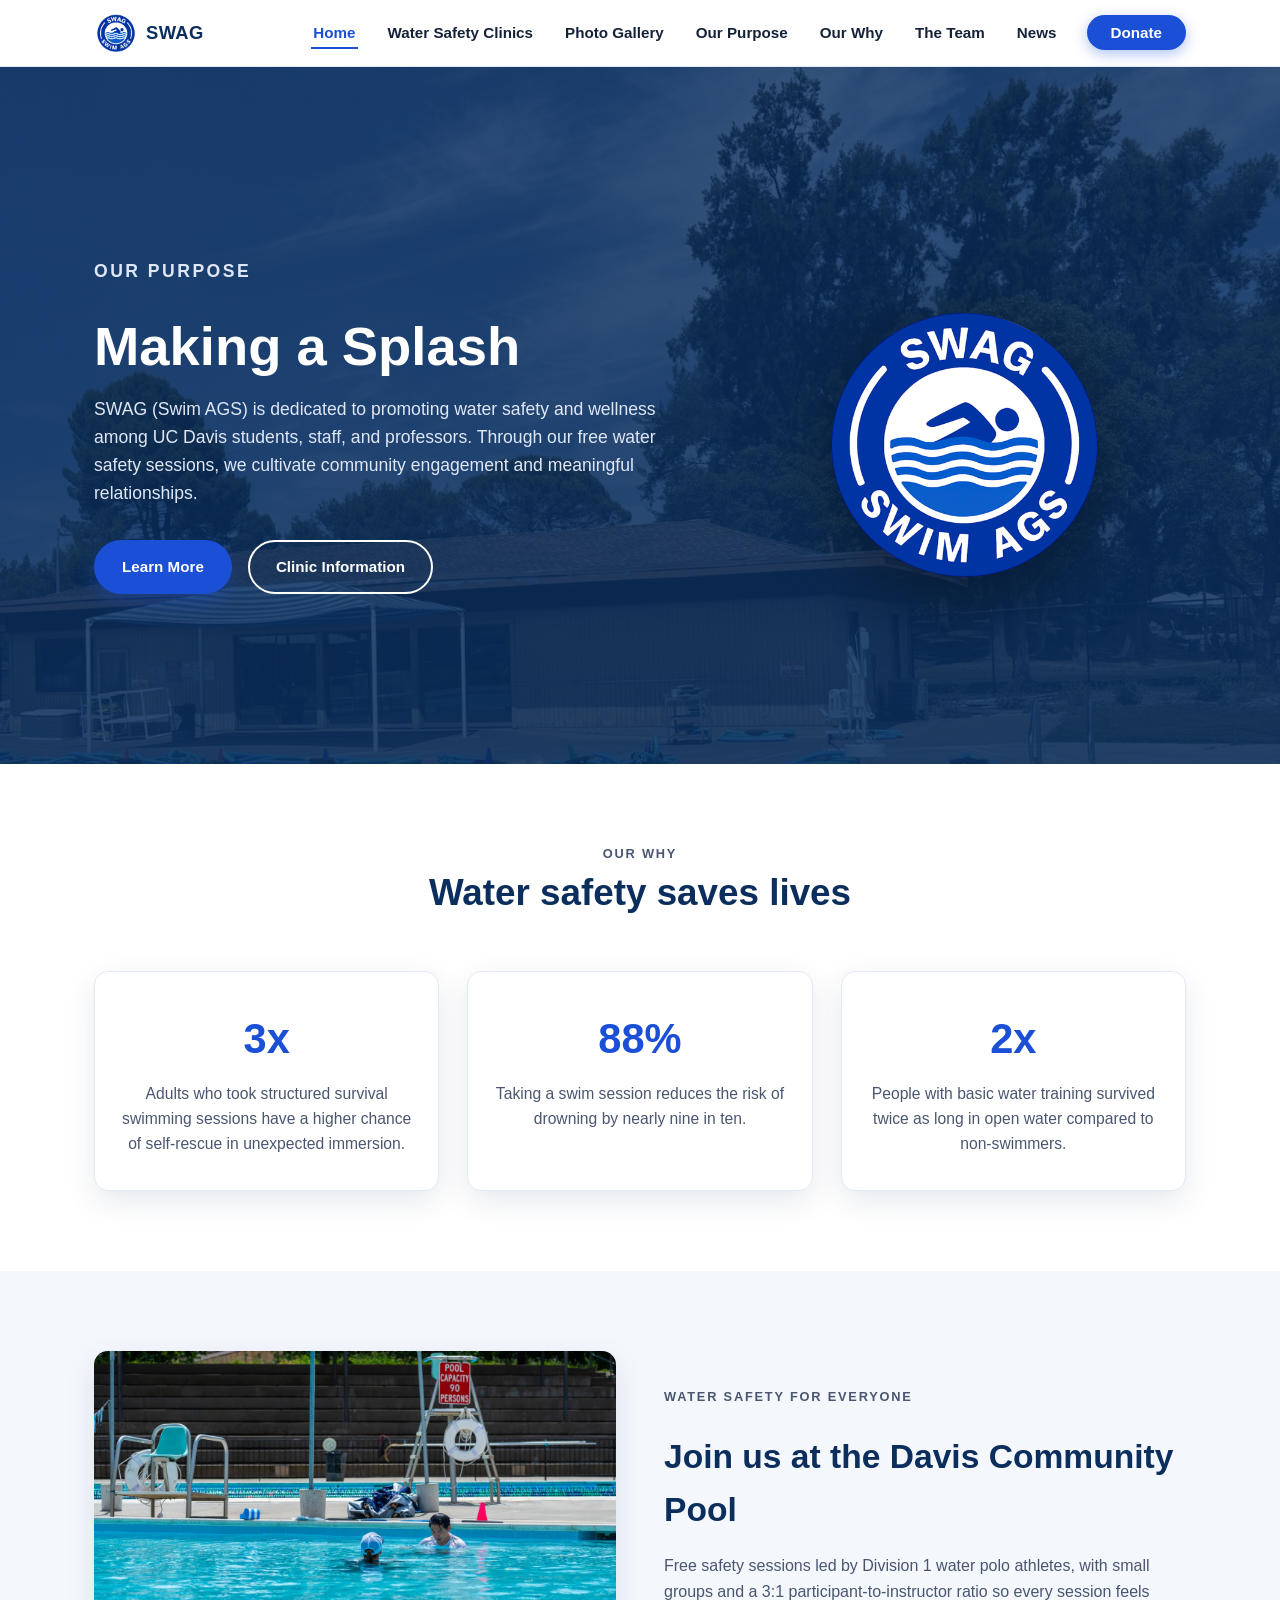
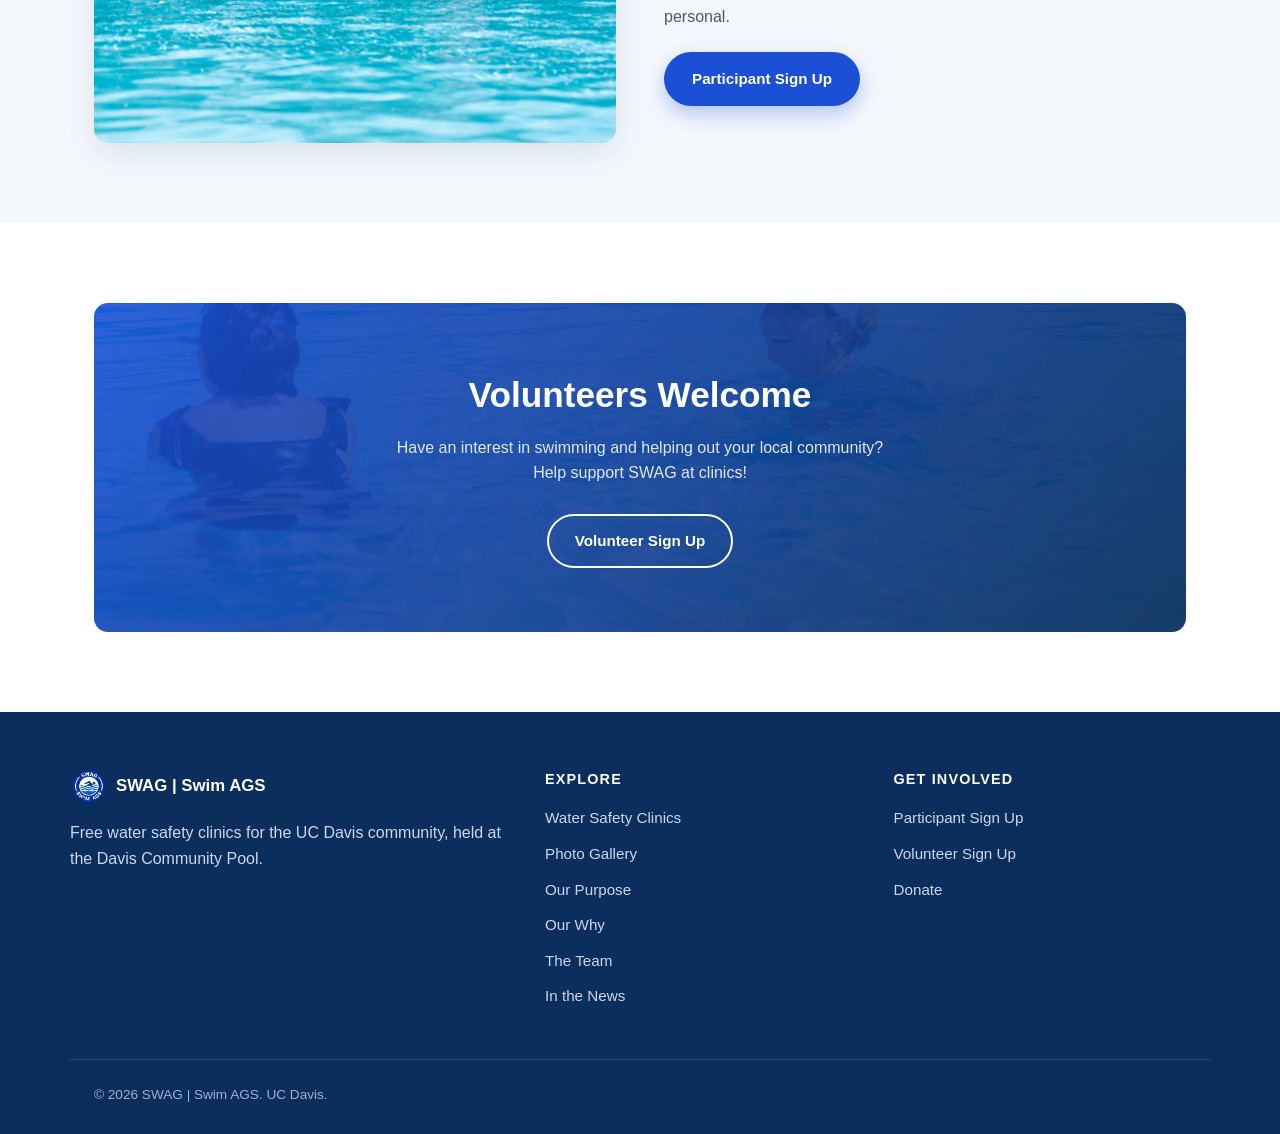
==== commit 143546bd: "Make Donate visible and prominent on the mobile header Donate was previously buried inside the colla" ====
--- a/index.html
+++ b/index.html
@@ -16,6 +16,7 @@
       <img src="images/logo.png" alt="SWAG logo">
       SWAG
     </a>
+    <a class="nav-donate-mobile" href="donate.html">Donate</a>
     <button class="nav-toggle" aria-label="Toggle menu">
       <span></span><span></span><span></span>
     </button>
--- a/styles.css
+++ b/styles.css
@@ -95,15 +95,19 @@
 .nav-links a.donate-btn {
   background: var(--blue);
   color: #fff;
-  padding: 8px 20px;
+  font-weight: 800;
+  padding: 9px 24px;
   border-radius: 999px;
   border-bottom: none;
+  box-shadow: 0 4px 14px rgba(26, 79, 214, 0.35);
 }
 .nav-links a.donate-btn:hover {
   background: var(--blue-dark);
   color: #fff;
   border-color: transparent;
 }
+
+.nav-donate-mobile { display: none; }
 
 .nav-toggle {
   display: none;
@@ -123,6 +127,22 @@
 
 @media (max-width: 820px) {
   .nav-toggle { display: block; }
+  .nav-donate-mobile {
+    display: inline-flex;
+    align-items: center;
+    background: var(--blue);
+    color: #fff;
+    font-weight: 800;
+    font-size: 0.92rem;
+    padding: 10px 18px;
+    border-radius: 999px;
+    text-decoration: none;
+    margin-left: auto;
+    margin-right: 14px;
+    box-shadow: 0 4px 14px rgba(26, 79, 214, 0.4);
+  }
+  .nav-donate-mobile:hover { background: var(--blue-dark); }
+  .nav-links a.donate-btn { display: none; }
   .nav-links {
     position: absolute;
     top: 100%;
@@ -445,11 +465,10 @@
   background: var(--bg-soft);
   color: var(--blue);
   text-decoration: none;
-  font-size: 0.85rem;
-  font-weight: 700;
   border: 1px solid var(--border);
   transition: background 0.15s, color 0.15s;
 }
+.team-social a svg { width: 17px; height: 17px; }
 .team-social a:hover {
   background: var(--blue);
   color: #fff;
